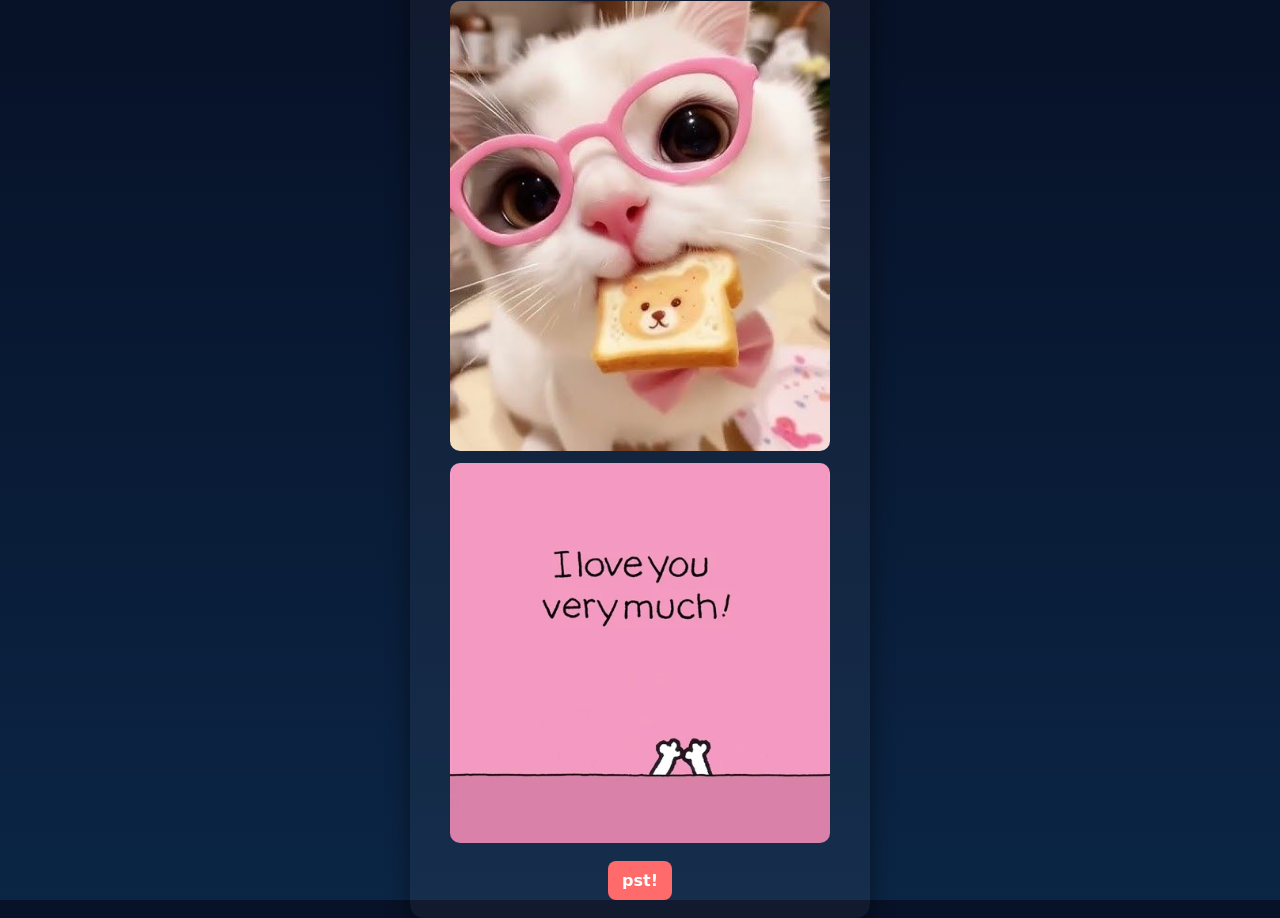
==== here.html @ 75ed0c4f "Update here.html" ====
<!DOCTYPE html>
<html lang="en">
<head>
  <meta charset="utf-8" />
  <meta name="viewport" content="width=device-width, initial-scale=1" />
  <title>Surprise!</title>
  <style>
    :root{
      --bg-start:#071127;
      --bg-end:#0b2545;
      --card-bg: rgba(255,255,255,0.04);
      --accent: #ff6b6b;
      --gap: 12px;
    }
    html,body{height:100%;margin:0}
    body{
      display:flex;
      align-items:center;
      justify-content:center;
      min-height:100vh;
      background:linear-gradient(180deg,var(--bg-start),var(--bg-end));
      padding:16px;
      box-sizing:border-box;
      font-family:system-ui, -apple-system, "Segoe UI", Roboto, "Helvetica Neue", Arial;
      -webkit-font-smoothing:antialiased;
    }
    .card{
      background:var(--card-bg);
      padding:18px;
      border-radius:14px;
      box-shadow:0 8px 24px rgba(0,0,0,0.45);
      text-align:center;
      max-width:460px;
      width:100%;
      box-sizing:border-box;
    }
    .images{
      display:flex;
      flex-direction:column;
      gap:var(--gap);
      align-items:center;
      margin-bottom:12px;
    }
    .images img{
      width:100%;
      max-width:380px;
      height:auto;
      max-height:50vh;
      border-radius:10px;
      object-fit:cover;
      display:block;
    }
    .back{
      display:inline-block;
      margin-top:6px;
      color:#fff;
      background:var(--accent);
      padding:10px 14px;
      border-radius:8px;
      text-decoration:none;
      font-weight:600;
    }
    .note{
      margin-top:8px;
      color:rgba(255,255,255,0.7);
      font-size:13px;
    }

    @media (max-width:420px){
      body{padding:12px}
      .card{padding:12px}
      .images img{max-height:42vh}
      .back{padding:8px 12px}
    }
  </style>
</head>
<body>
  <main class="card" role="main" aria-label="Surprise card">
    <div class="images" aria-hidden="false">
      <img src="cat.png" alt="Cat surprise" onerror="this.style.display='none'">
      <img src="bf.jpg" alt="Friend surprise" onerror="this.style.display='none'">
      <img src="love.png" alt="Love icon" onerror="this.style.display='none'">
    </div>

    <a class="back" href="index.html" aria-label="Back to home">pst!</a>
 
  </main>
</body>
</html>
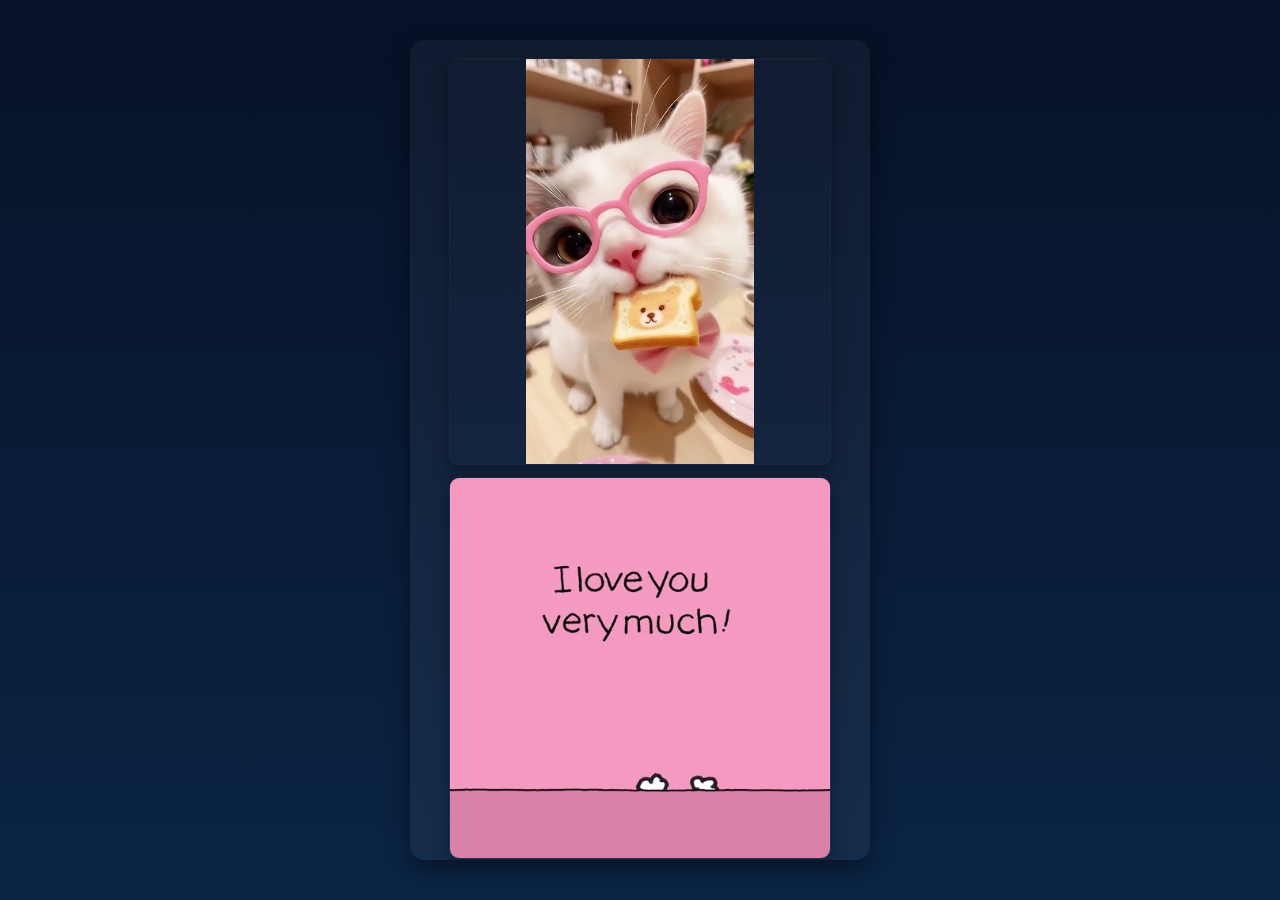
==== commit 61f0dca1: "Update here.html" ====
--- a/here.html
+++ b/here.html
@@ -13,6 +13,8 @@
       --accent: #ff6b6b;
       --gap: 12px;
     }
+
+    /* Base layout */
     html,body{height:100%;margin:0}
     body{
       display:flex;
@@ -25,6 +27,8 @@
       font-family:system-ui, -apple-system, "Segoe UI", Roboto, "Helvetica Neue", Arial;
       -webkit-font-smoothing:antialiased;
     }
+
+    /* Card container */
     .card{
       background:var(--card-bg);
       padding:18px;
@@ -32,46 +36,74 @@
       box-shadow:0 8px 24px rgba(0,0,0,0.45);
       text-align:center;
       max-width:460px;
-      width:100%;
+  width:100%;
+  /* Prevent the card from growing taller than the viewport so images won't cover whole screen */
+  max-height: calc(100vh - 80px);
+  overflow-y: auto;
       box-sizing:border-box;
+      -webkit-touch-callout: none;
+      -webkit-user-select: none;
+      user-select: none;
     }
+
+    /* Images stack and sizing — keep them full-width but capped for visual balance */
     .images{
       display:flex;
       flex-direction:column;
       gap:var(--gap);
       align-items:center;
       margin-bottom:12px;
+      width:100%;
     }
+
+    /* Use contain so important parts are visible on narrow crops; add subtle border/shadow */
     .images img{
       width:100%;
       max-width:380px;
       height:auto;
-      max-height:50vh;
+      max-height:45vh;
       border-radius:10px;
-      object-fit:cover;
+      object-fit:contain;
       display:block;
+      box-shadow:0 6px 18px rgba(0,0,0,0.35);
+      border:1px solid rgba(255,255,255,0.03);
     }
+
+    /* Back button styling — larger tap target on mobile */
     .back{
       display:inline-block;
-      margin-top:6px;
+      margin-top:10px;
       color:#fff;
       background:var(--accent);
-      padding:10px 14px;
-      border-radius:8px;
+      padding:12px 16px;
+      border-radius:10px;
       text-decoration:none;
       font-weight:600;
+      box-shadow:0 6px 14px rgba(0,0,0,0.35);
     }
+
     .note{
       margin-top:8px;
       color:rgba(255,255,255,0.7);
       font-size:13px;
     }
 
-    @media (max-width:420px){
+    /* Mobile-first adjustments */
+    @media (max-width:520px){
       body{padding:12px}
-      .card{padding:12px}
-      .images img{max-height:42vh}
-      .back{padding:8px 12px}
+      .card{padding:12px; border-radius:12px}
+      /* Reduce image height on small screens so it doesn't fill the entire viewport */
+      .images img{max-height:32vh; max-width:100%;}
+      .back{padding:10px 14px}
+    }
+
+    /* Very small phones — tighten spacing and ensure images don't overflow */
+    @media (max-width:380px){
+      :root{--gap:10px}
+      /* Even smaller maximum height for very small phones */
+      .images img{max-height:28vh}
+      .card{padding:10px}
+      .back{padding:10px 12px}
     }
   </style>
 </head>
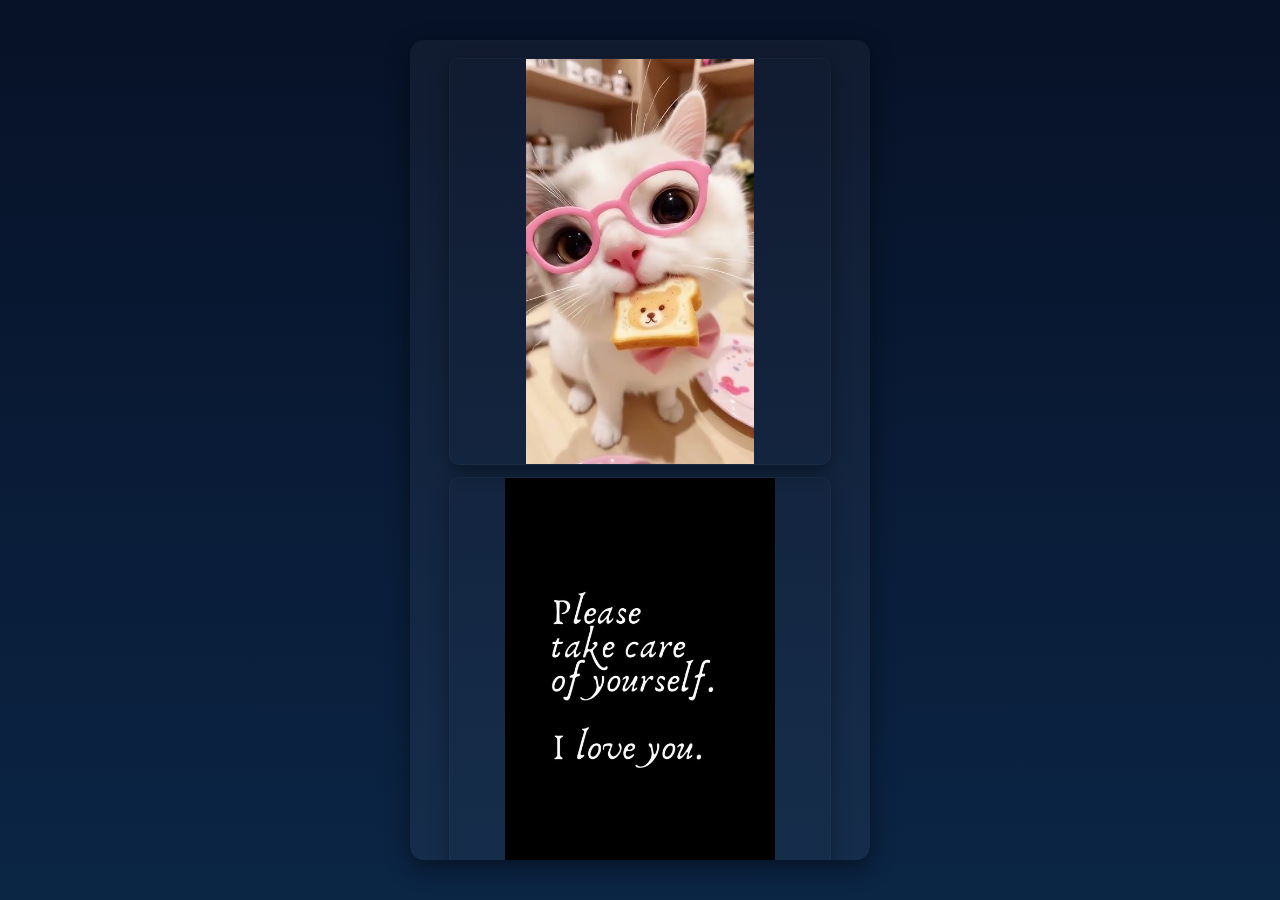
==== commit 1902e24d: "Update here.html" ====
--- a/here.html
+++ b/here.html
@@ -111,7 +111,7 @@
   <main class="card" role="main" aria-label="Surprise card">
     <div class="images" aria-hidden="false">
       <img src="cat.png" alt="Cat surprise" onerror="this.style.display='none'">
-      <img src="bf.jpg" alt="Friend surprise" onerror="this.style.display='none'">
+      <img src="bf.png" alt="Friend surprise" onerror="this.style.display='none'">
       <img src="love.png" alt="Love icon" onerror="this.style.display='none'">
     </div>
 
@@ -120,3 +120,4 @@
   </main>
 </body>
 </html>
+
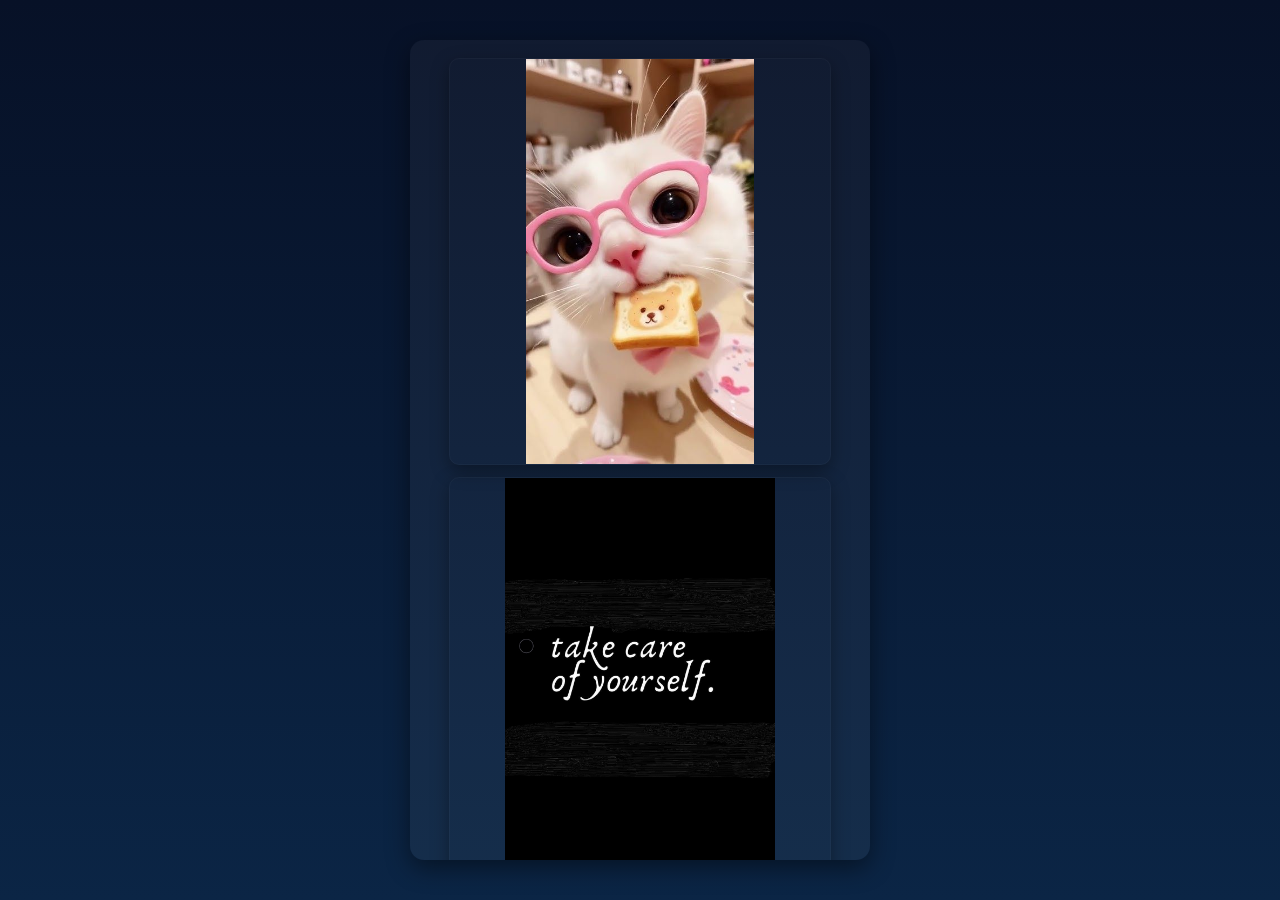
==== commit 4f1241c9: "Update here.html" ====
--- a/here.html
+++ b/here.html
@@ -111,13 +111,15 @@
   <main class="card" role="main" aria-label="Surprise card">
     <div class="images" aria-hidden="false">
       <img src="cat.png" alt="Cat surprise" onerror="this.style.display='none'">
-      <img src="bf.png" alt="Friend surprise" onerror="this.style.display='none'">
+      <img src="bf2.png" alt="Friend surprise" onerror="this.style.display='none'">
       <img src="love.png" alt="Love icon" onerror="this.style.display='none'">
     </div>
 
-    <a class="back" href="index.html" aria-label="Back to home">pst!</a>
+    <a class="back" href="index.html" aria-label="Back to home">pst! haha</a>
  
   </main>
 </body>
 </html>
 
+
+
